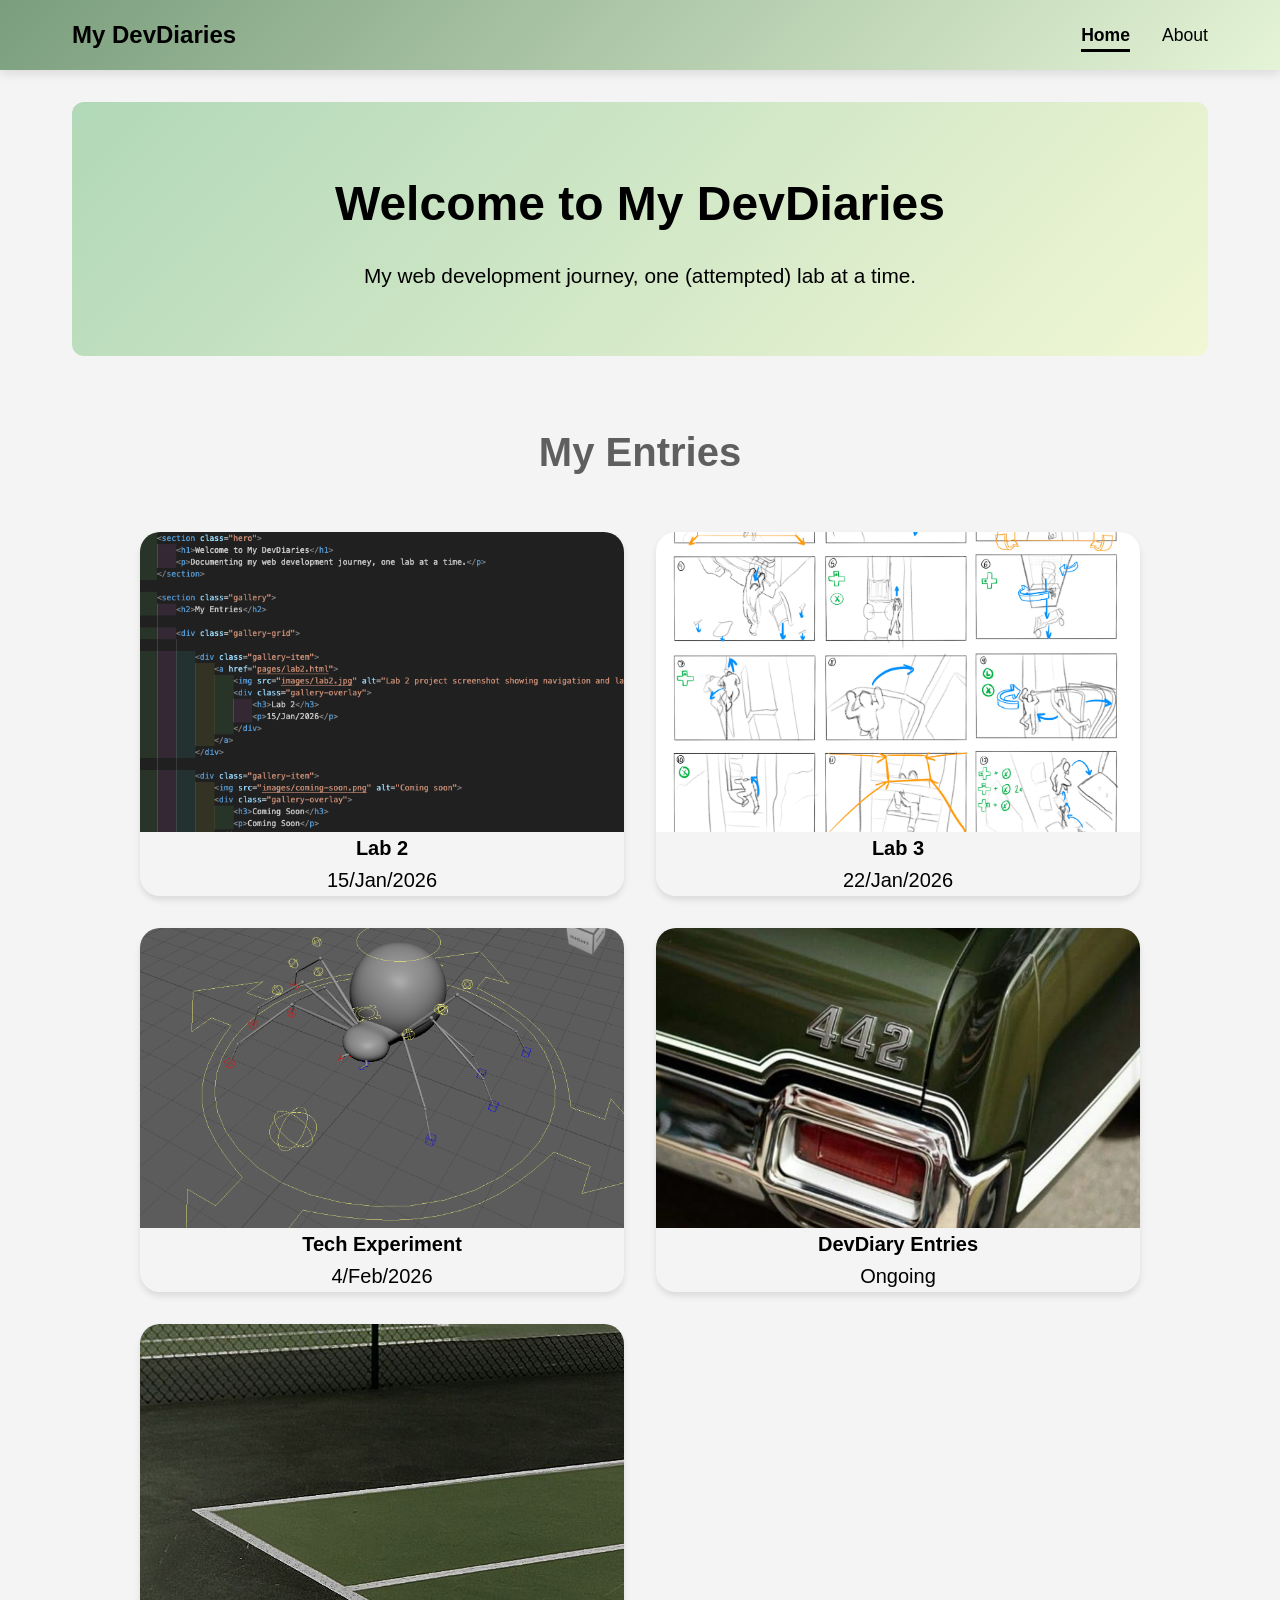
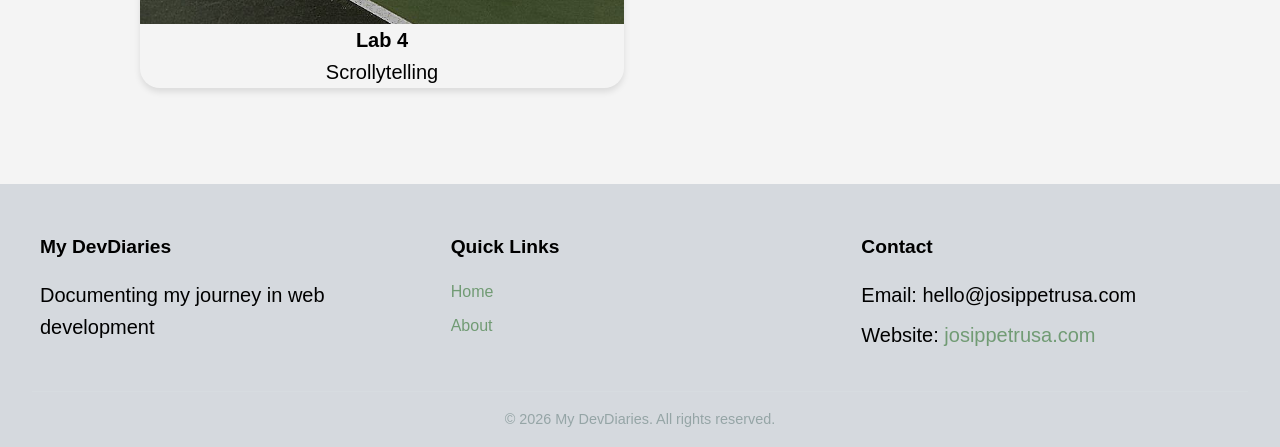
==== index.html @ 17fbe183 "updates updates" ====
<!DOCTYPE html>
<html lang="en">

<head>
    <meta charset="UTF-8">
    <meta name="viewport" content="width=device-width, initial-scale=1.0">
    <title>Jo's Website</title>
    <link rel="stylesheet" href="style.css">
    <link rel="preconnect" href="https://fonts.googleapis.com">
    <link rel="preconnect" href="https://fonts.gstatic.com" crossorigin>
    <link
        href="https://fonts.googleapis.com/css2?family=Alice&family=Roboto+Condensed:ital,wght@0,100..900;1,100..900&display=swap"
        rel="stylesheet">
    <script defer src="../js/include.js"></script>
</head>

<body>
    <div data-include="../components/header.html"></div>
    <main>
        <section class="hero">
            <h1>Welcome to My DevDiaries</h1>
            <p>My web development journey, one (attempted) lab at a time.</p>
        </section>

        <section class="gallery">
            <h2>My Entries</h2>

            <div class="gallery-grid">

                <div class="gallery-item">
                    <a href="pages/lab2.html">
                        <img src="images/lab-2.png" alt="Lab 2 project screenshot showing navigation and layout">
                        <div class="gallery-overlay">
                            <h3>Lab 2</h3>
                            <p>15/Jan/2026</p>
                        </div>
                    </a>
                </div>

                <div class="gallery-item">
                    <a href="pages/lab3.html">
                        <img src="images/uncharted_storyboard.jpg"
                            alt="Lab 3 project screenshot showing storyboard examples">
                        <div class="gallery-overlay">
                            <h3>Lab 3</h3>
                            <p>22/Jan/2026</p>
                        </div>
                    </a>
                </div>

                <div class="gallery-item">
                    <a href="pages/TechExpt.html">
                        <img src="images/MayaSpider.png" alt="Tech Experiment project screenshot showing Maya rig">
                        <div class="gallery-overlay">
                            <h3>Tech Experiment</h3>
                            <p>4/Feb/2026</p>
                        </div>
                    </a>
                </div>

                <div class="gallery-item">
                    <a href="pages/DevDiaries.html">
                        <img src="images/coming-soon-1.jpg" alt="DevDiaries">
                        <div class="gallery-overlay">
                            <h3>DevDiary Entries</h3>
                            <p>Ongoing</p>
                        </div>
                    </a>
                </div>

                <div class="gallery-item">
                    <a href="pages/lab4.html">
                        <img src="images/coming-soon-3.jpg" alt="Lab 4">
                        <div class="gallery-overlay">
                            <h3>Lab 4</h3>
                            <p>Scrollytelling</p>
                        </div>
                    </a>
                </div>


            </div>
        </section>

    </main>
    <div data-include="../components/footer.html"></div>
</body>

</html>
---- style.css ----
body {
  background-color: #ffffff;
}

h1 {
  color: rgb(0, 0, 0);
  font-size: 40px;
}

h2 {
  color: rgb(0, 0, 0);
  font-size: 30px;
}

h3 {
  color: rgb(0, 0, 0);
  font-size: 20px;
}

p {
  color: rgb(0, 0, 0);
  font-size: 20px;
}

img.responsive {
  max-width: 100%;
  height: auto;
  display: block;
  /* removes inline-gap */
  object-fit: cover;
  /* optional for cropping */
}

.alice-regular {
  font-family: "Alice", serif;
  font-weight: 400;
  font-style: normal;
}

body {
  font-family: 'Roboto Condensed', sans-serif;
}

/* Reset default styles */
* {
  margin: 0;
  padding: 0;
  box-sizing: border-box;
}

/* Header Styling */
header {
  background-color: #2c3e50;
  padding: 1rem 2rem;
  position: sticky;
  top: 0;
  z-index: 100;
}

nav {
  display: flex;
  justify-content: space-between;
  align-items: center;
  max-width: 1200px;
  margin: 0 auto;
  padding: 0 2rem;
}

/* Logo Styling */
.logo h1 {
  color: #000000;
  font-size: 1.5rem;
  font-weight: 600;
}

/* Navigation Links */
.nav-links {
  display: flex;
  list-style: none;
  gap: 2rem;
}

/* Shared container to align header/nav and other centered content */
.container {
  max-width: 1200px;
  margin: 0 auto;
  padding: 0 2rem;
  box-sizing: border-box;
}

.nav-links a {
  color: #000000;
  text-decoration: none;
  font-size: 1.1rem;
  padding-bottom: 0.25rem;
  border-bottom: 3px solid transparent;
  transition: all 0.3s ease;
}

/* Hover Effects for Navigation Links */
.nav-links a:hover {
  color: #ffffff;
  border-bottom: 3px solid #ffffff;
}

/* Active/Current Page Styling */
.nav-links a.active {
  color: #000000;
  border-bottom: 3px solid #000000;
  font-weight: 600;
}

/* Enhanced Header Styling */
header {
  background: linear-gradient(135deg, #7a9e7d 0%, #e5f4d6 100%);
  padding: 1rem 0;
  position: sticky;
  top: 0;
  z-index: 100;
  box-shadow: 0 4px 10px rgba(0, 0, 0, 0.1);
}

/* Improve spacing and readability */
.nav-links {
  display: flex;
  list-style: none;
  gap: 2rem;
}

/* On smaller screens, reduce gap */
@media (max-width: 768px) {
  .nav-links {
    gap: 1rem;
  }

  .nav-links a {
    font-size: 1rem;
  }

  .logo h1 {
    font-size: 1.2rem;
  }
}

/* Footer Styling */
footer {
  background-color: #d5d9de;
  color: #719b74;
  padding: 3rem 2rem 1rem;
  margin-top: 4rem;
  /* ensure footer sits above any fixed/sticky visuals */
  position: relative;
  z-index: 999;
}

.footer-content {
  display: flex;
  justify-content: space-around;
  max-width: 1200px;
  margin: 0 auto;
  gap: 2rem;
  flex-wrap: wrap;
}

.footer-section {
  flex: 1;
  min-width: 200px;
}

.footer-section h3 {
  color: #000000;
  margin-bottom: 1rem;
  font-size: 1.2rem;
}

.footer-section p {
  margin-bottom: 0.5rem;
  line-height: 1.6;
}

.footer-section ul {
  list-style: none;
}

.footer-section ul li {
  margin-bottom: 0.5rem;
}

.footer-section a {
  color: #719b74;
  text-decoration: none;
  transition: color 0.3s ease;
}

.footer-section a:hover {
  color: #ffffff;
}

.footer-bottom {
  text-align: center;
  margin-top: 2rem;
  padding-top: 1rem;
  border-top: 1px solid rgba(236, 240, 241, 0.1);
}

.footer-bottom p {
  font-size: 0.9rem;
  color: #95a5a6;
}

/* Main Content Styling */
main {
  max-width: 1200px;
  margin: 0 auto;
  padding: 2rem;
  min-height: calc(100vh - 400px);
}

/* Ensures content doesn't touch edges on small screens */
@media (max-width: 768px) {
  main {
    padding: 1.5rem 1rem;
  }
}

/* Responsive Footer */
@media (max-width: 768px) {
  .footer-content {
    flex-direction: column;
    text-align: center;
  }

  .footer-section {
    margin-bottom: 2rem;
  }

  footer {
    padding: 2rem 1rem 1rem;
  }
}

/* Body and HTML Setup */
html {
  scroll-behavior: smooth;
}

body {
  font-family: 'Roboto', sans-serif;
  line-height: 1.6;
  color: #333;
  background-color: #f4f4f4;
  min-height: 100vh;
  display: flex;
  flex-direction: column;
}

/* Make main content grow to push footer down */
main {
  flex: 1;
  max-width: 1200px;
  margin: 0 auto;
  padding: 2rem;
  width: 100%;
}

/* Gallery Section */
.gallery {
  margin-top: 4rem;
}

.gallery h2 {
  text-align: center;
  font-size: 2.5rem;
  margin-bottom: 3rem;
  color: #5f5f5f;
}

/* CSS Grid Layout - 2 Column Grid */
.gallery-grid {
  display: grid;
  grid-template-columns: repeat(2, 1fr);
  gap: 2rem;
  max-width: 1000px;
  margin: 0 auto;
}

/* Gallery Item Styling */
.gallery-item {
  position: relative;
  overflow: hidden;
  border-radius: 20px;
  box-shadow: 0 4px 6px rgba(0, 0, 0, 0.1);
  transition: transform 0.3s ease, box-shadow 0.3s ease;
  cursor: pointer;
  text-align: center;
}

.gallery-item:hover {
  transform: translateY(-5px);
  box-shadow: 0 8px 15px rgba(0, 0, 0, 0.2);
}

.gallery-item img {
  width: 100%;
  height: 300px;
  object-fit: cover;
  display: block;
}

.gallery-item a {
  text-decoration: none;
  color: inherit;
  display: block;
}

/* Responsive Gallery */
@media (max-width: 768px) {
  .gallery-grid {
    grid-template-columns: 1fr;
    gap: 1.5rem;
  }

  .gallery h2 {
    font-size: 2rem;
  }

  .gallery-item {
    text-align: center;
  }

  .gallery-item img {
    height: 250px;
  }
}

@media (min-width: 769px) and (max-width: 1024px) {
  .gallery-grid {
    gap: 1.5rem;
  }
}

/* Hero Section */
.hero {
  text-align: center;
  padding: 4rem 2rem;
  background: linear-gradient(135deg, #b1d8b8 0%, #f1f7d5 100%);
  color: white;
  border-radius: 12px;
  margin-bottom: 3rem;
}

.hero h1 {
  font-size: 3rem;
  margin-bottom: 1rem;
  color: rgb(0, 0, 0);
}

.hero p {
  font-size: 1.3rem;
  max-width: 600px;
  margin: 0 auto;
  color: #000000;
}

@media (max-width: 768px) {
  .hero h1 {
    font-size: 2rem;
  }

  .hero p {
    font-size: 1.1rem;
  }

  .hero {
    padding: 3rem 1.5rem;
  }
}

/* Lab Page Styling */
.lab-header {
  text-align: center;
  padding: 3rem 2rem 2rem;
  background: linear-gradient(135deg, #b1d8b8 0%, #f1f7d5 100%);
  color: rgb(255, 255, 255);
  border-radius: 12px;
  margin-bottom: 3rem;
}

.lab-header h1 {
  font-size: 2.5rem;
  margin-bottom: 0.5rem;
  color: rgb(0, 0, 0);
}

.lab-date {
  font-size: 1.1rem;
  color: #000000;
  font-style: italic;
}

.lab-content {
  max-width: 1200px;
  margin: 0 auto 4rem;
}

.learning-section {
  background-color: white;
  padding: 2rem;
  margin-bottom: 2rem;
  border-radius: 8px;
  box-shadow: 0 2px 8px rgba(0, 0, 0, 0.1);
}

.learning-section h3 {
  color: #719b74;
  margin-bottom: 1rem;
  font-size: 1.5rem;
}

.learning-section ul {
  margin-left: 2rem;
  line-height: 1.8;
}

.learning-section li {
  margin-bottom: 0.5rem;
}

/* Screenshot Gallery */
.lab-images {
  margin-bottom: 4rem;
}

.lab-images h2 {
  text-align: center;
  font-size: 2rem;
  margin-bottom: 2rem;
  color: #2c3e50;
}

.screenshot-grid {
  display: grid;
  grid-template-columns: repeat(auto-fit, minmax(300px, 1fr));
  gap: 2rem;
  max-width: 1200px;
  margin: 0 auto;
}

.screenshot-grid figure {
  margin: 0;
  background: white;
  border-radius: 8px;
  overflow: hidden;
  box-shadow: 0 4px 6px rgba(0, 0, 0, 0.1);
  transition: transform 0.3s ease, box-shadow 0.3s ease;
}

.screenshot-grid figure:hover {
  transform: translateY(-5px);
  box-shadow: 0 8px 15px rgba(0, 0, 0, 0.2);
}

.screenshot-grid img {
  width: 100%;
  height: 250px;
  object-fit: cover;
  display: block;
}

.screenshot-grid figcaption {
  padding: 1rem;
  text-align: center;
  font-style: italic;
  color: #555;
  background-color: #f8f9fa;
}

/* Reflection Section */
.lab-reflection {
  max-width: 1200px;
  margin: 20px auto;
  padding: 2rem;
  background-color: #e4e6e6;
  border-radius: 8px;
  border-left: 4px solid #578a62;
}

.lab-reflection h2 {
  color: #000000;
  margin-bottom: 1rem;
}

.lab-reflection p {
  line-height: 1.8;
  margin-bottom: 1rem;
  color: #615f5f;
}

.lab-reflection p:last-child {
  margin-bottom: 0;
}

/*Logo formatting*/
.logo a {
  text-decoration: none;
  color: inherit;
}

/* Breadcrumb Navigation */
.breadcrumb {
  max-width: 1200px;
  margin: 20px auto;
  padding: 0;
  text-align: left;
}

.breadcrumb a {
  display: inline-block;
  text-decoration: none;
  color: #828181;
  font-size: 0.9rem;
  padding-bottom: 0.1rem;
  border-bottom: 3px solid transparent;
  transition: all 0.3s ease;
}

.breadcrumb a:hover {
  color: #000000;
  border-bottom: 3px solid #000000;
}

/* Basic reset */
* {
  margin: 0;
  padding: 0;
  box-sizing: border-box;
}


body {
  font-family: Arial, sans-serif;
}


/* Main 2-column layout */
.scrolly-container {
  display: flex;
  min-height: 100vh;
}


/* Left side (visual stage) */
.visual-column {
  position: fixed;
  left: 0;
  top: 0;
  width: 50%;
  height: 100vh;
  background: white;
  padding: 24px;
}

/* Visual stack container */
.visual-stack {
  position: relative;
  width: 100%;
  height: 100%;
}

/* Each visual sits on top of each other */
.visual {
  position: absolute;
  inset: 0;
  opacity: 0;
  transition: opacity 0.7s ease;
  display: flex;
  align-items: center;
  justify-content: center;
}

/* The active one shows */
.visual.active {
  opacity: 1;
}

.visual img {
  max-width: 90%;
  max-height: 90%;
  object-fit: contain;
}

/* Right side (story) */
.text-column {
  margin-left: 50%;
  width: 50%;
  padding: 24px;
  background: #f3f3f3;
}

.story-step {
  min-height: 90vh;
  padding: 40px 0;
}


.story-step h2 {
  font-size: 32px;
  margin-bottom: 16px;
}


.story-step p {
  font-size: 18px;
  margin-bottom: 12px;
}


.spacer {
  height: 20vh;
}
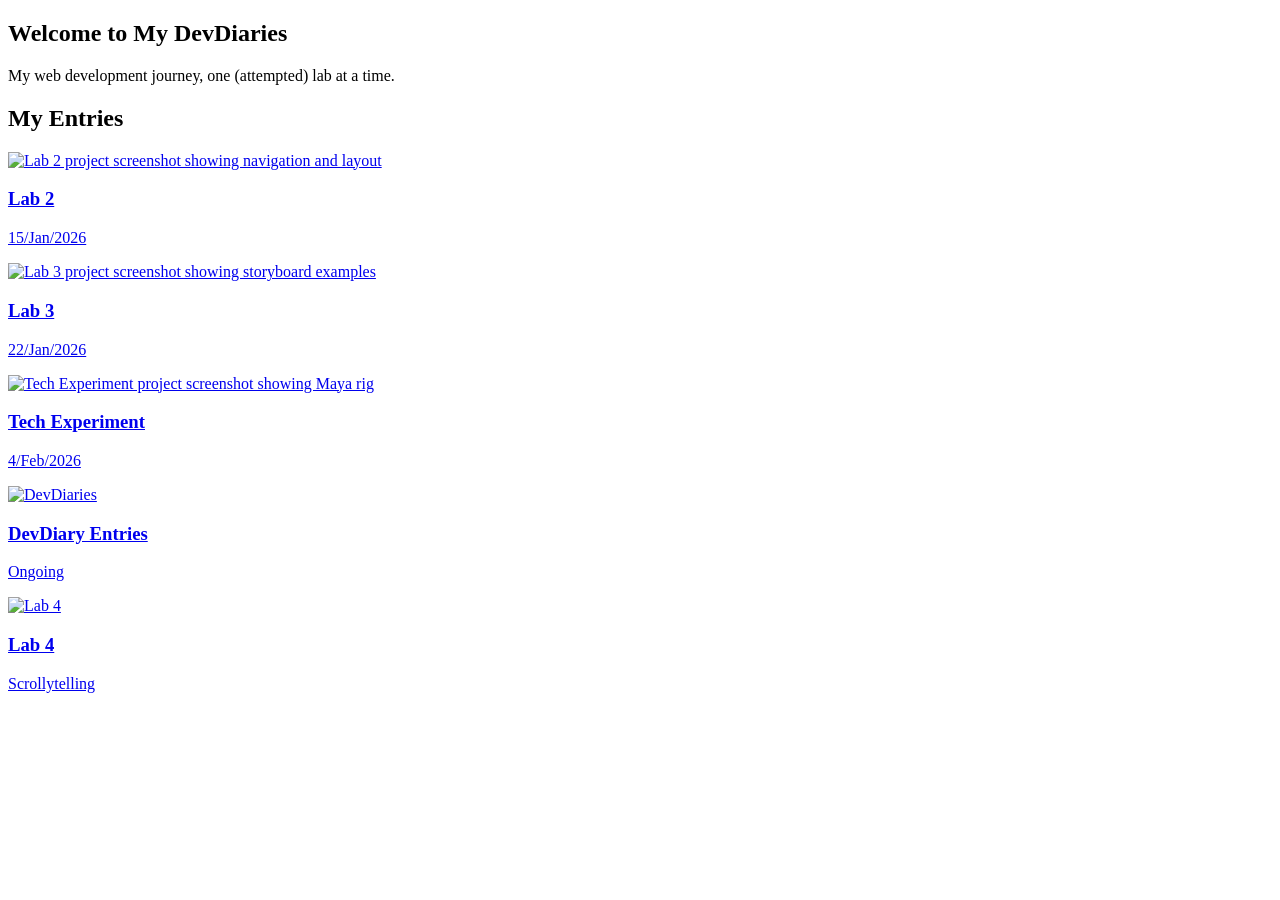
==== commit 2f4808a7: "fix fix" ====
--- a/index.html
+++ b/index.html
@@ -4,6 +4,7 @@
 <head>
     <meta charset="UTF-8">
     <meta name="viewport" content="width=device-width, initial-scale=1.0">
+    <base href="/my-first-website/">
     <title>Jo's Website</title>
     <link rel="stylesheet" href="style.css">
     <link rel="preconnect" href="https://fonts.googleapis.com">
@@ -11,11 +12,11 @@
     <link
         href="https://fonts.googleapis.com/css2?family=Alice&family=Roboto+Condensed:ital,wght@0,100..900;1,100..900&display=swap"
         rel="stylesheet">
-    <script defer src="../js/include.js"></script>
+    <script defer src="js/include.js"></script>
 </head>
 
 <body>
-    <div data-include="../components/header.html"></div>
+    <div data-include="components/header.html"></div>
     <main>
         <section class="hero">
             <h1>Welcome to My DevDiaries</h1>
@@ -83,7 +84,7 @@
         </section>
 
     </main>
-    <div data-include="../components/footer.html"></div>
+    <div data-include="components/footer.html"></div>
 </body>
 
 </html>
--- a/style.css
+++ b/style.css
@@ -79,6 +79,8 @@
   list-style: none;
   gap: 2rem;
 }
+
+
 
 /* Shared container to align header/nav and other centered content */
 .container {
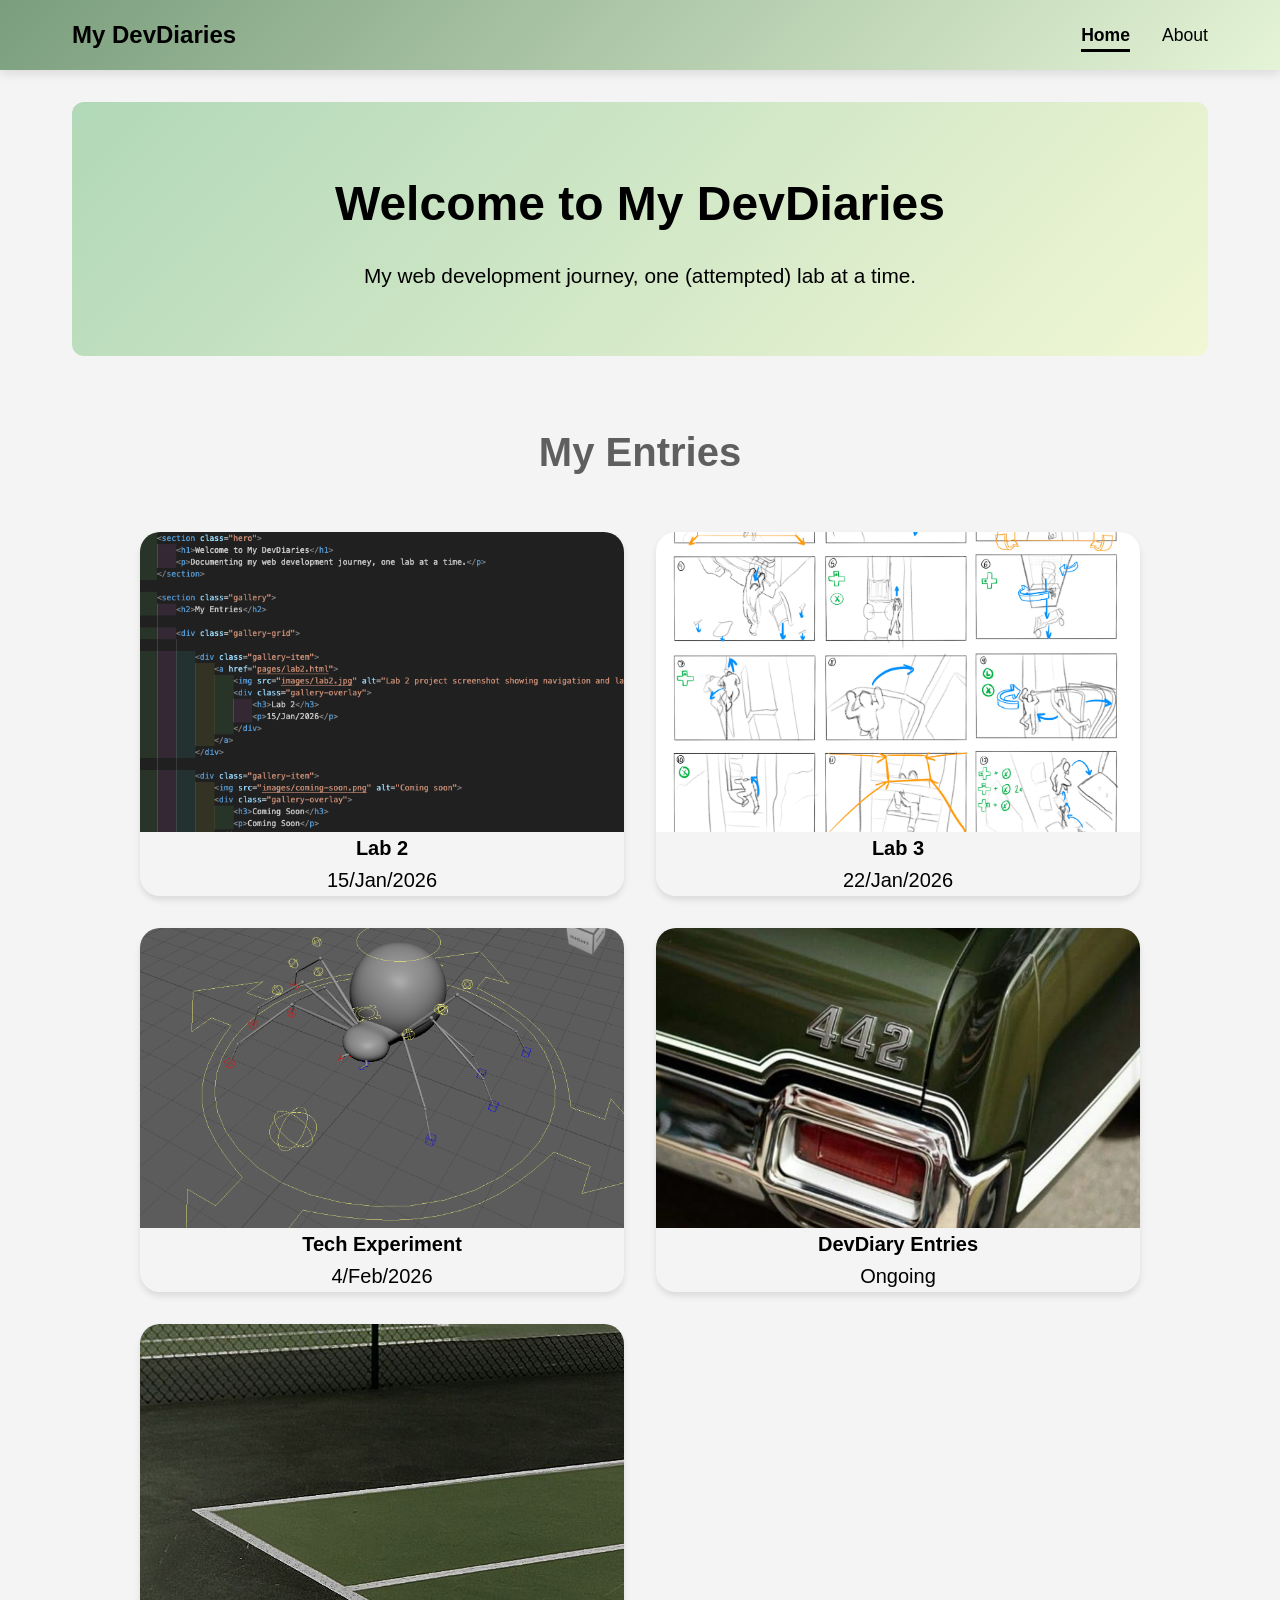
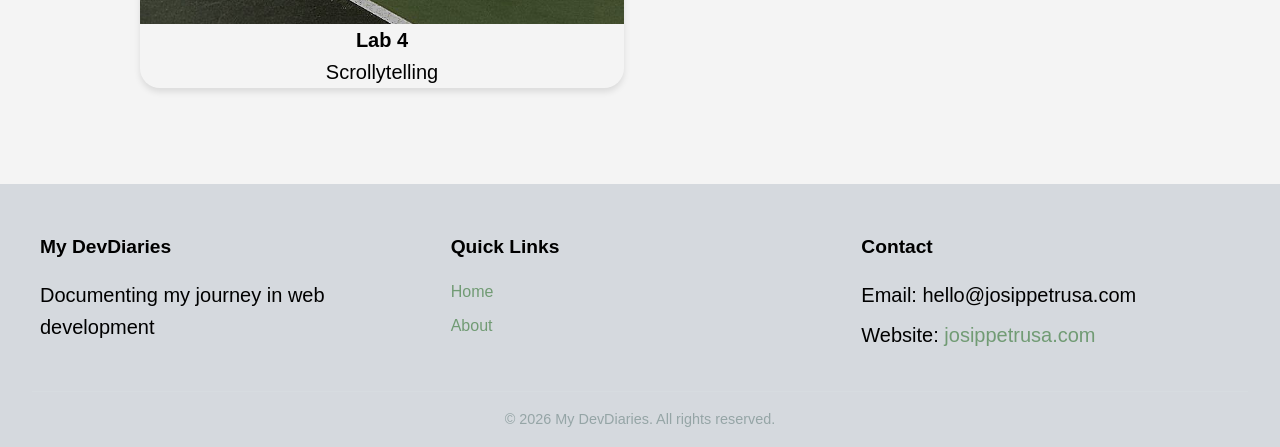
==== commit c7a7219b: "revert fix" ====
--- a/index.html
+++ b/index.html
@@ -4,7 +4,6 @@
 <head>
     <meta charset="UTF-8">
     <meta name="viewport" content="width=device-width, initial-scale=1.0">
-    <base href="/my-first-website/">
     <title>Jo's Website</title>
     <link rel="stylesheet" href="style.css">
     <link rel="preconnect" href="https://fonts.googleapis.com">
@@ -12,11 +11,11 @@
     <link
         href="https://fonts.googleapis.com/css2?family=Alice&family=Roboto+Condensed:ital,wght@0,100..900;1,100..900&display=swap"
         rel="stylesheet">
-    <script defer src="js/include.js"></script>
+    <script defer src="../js/include.js"></script>
 </head>
 
 <body>
-    <div data-include="components/header.html"></div>
+    <div data-include="../components/header.html"></div>
     <main>
         <section class="hero">
             <h1>Welcome to My DevDiaries</h1>
@@ -84,7 +83,7 @@
         </section>
 
     </main>
-    <div data-include="components/footer.html"></div>
+    <div data-include="../components/footer.html"></div>
 </body>
 
 </html>
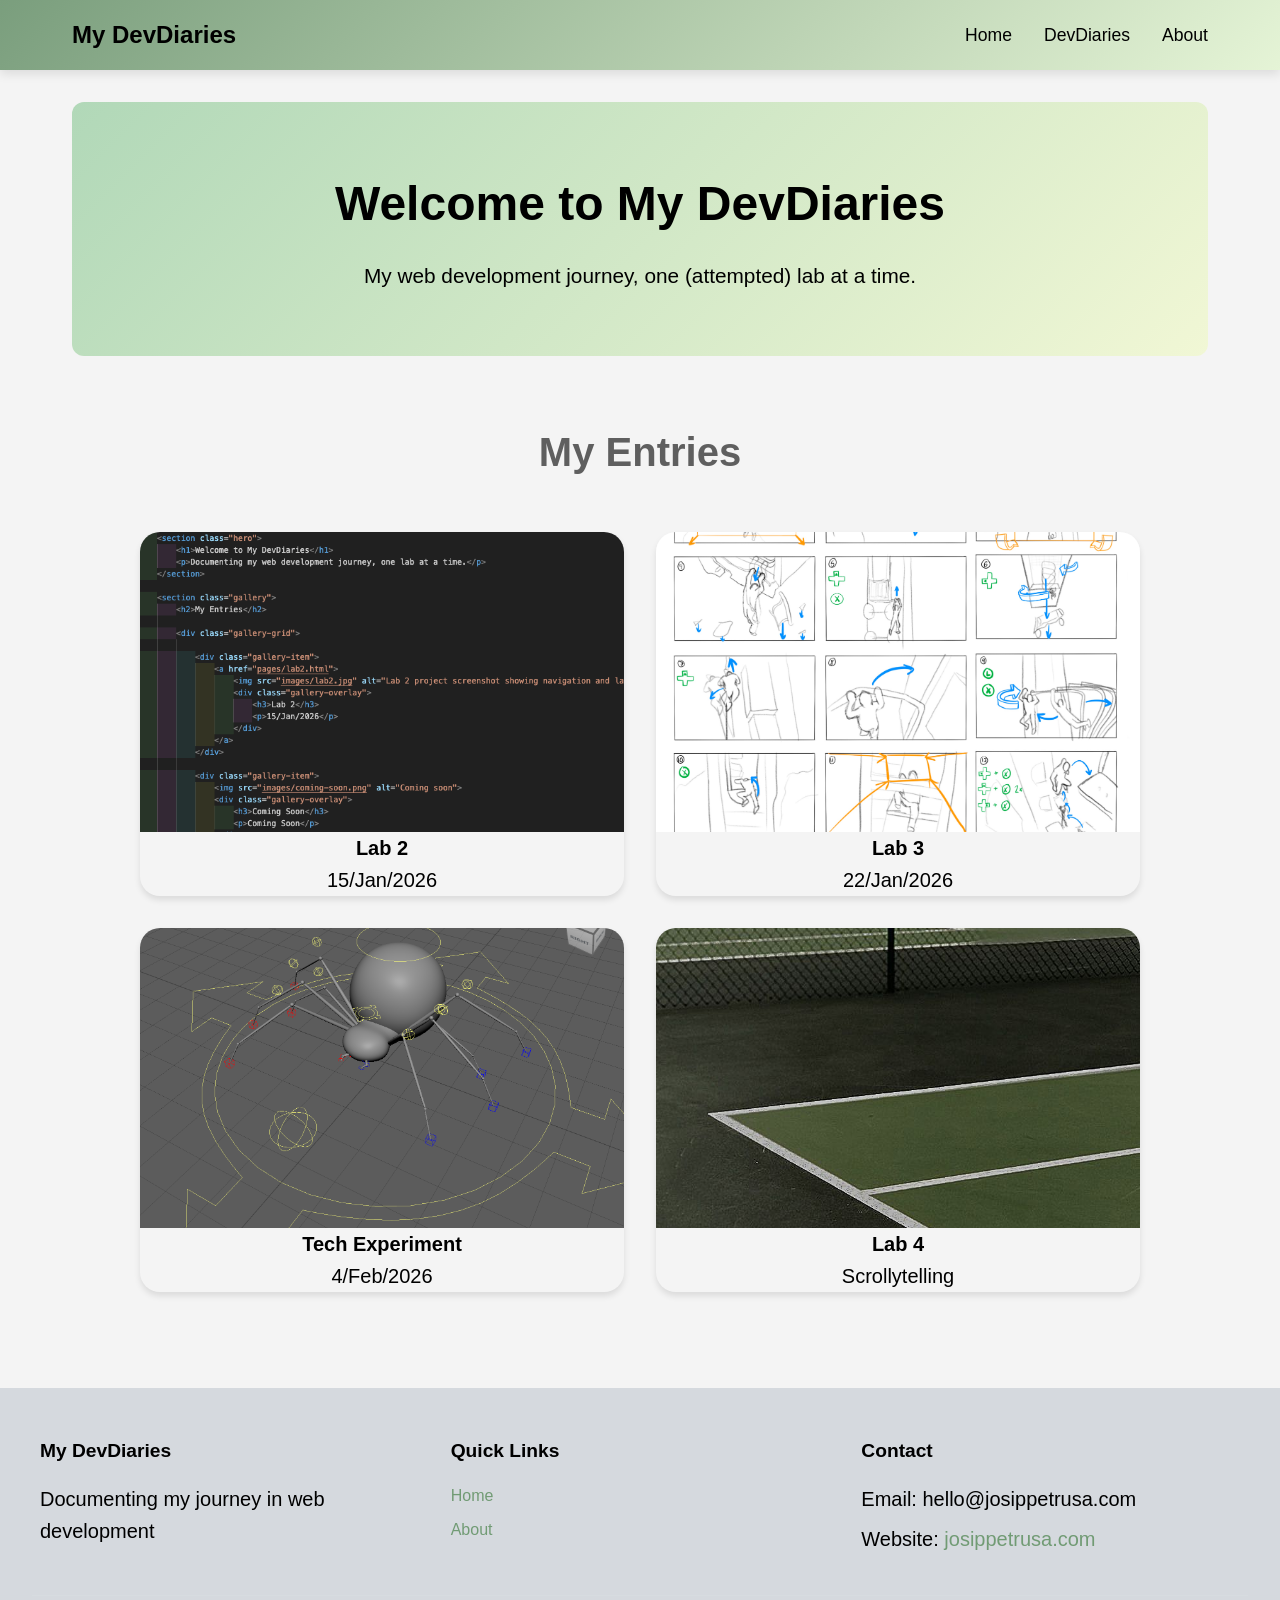
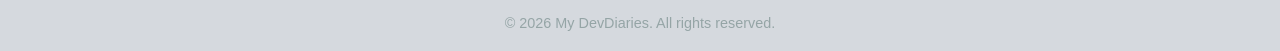
==== commit 1dd08769: "reorder reorder" ====
--- a/index.html
+++ b/index.html
@@ -11,11 +11,11 @@
     <link
         href="https://fonts.googleapis.com/css2?family=Alice&family=Roboto+Condensed:ital,wght@0,100..900;1,100..900&display=swap"
         rel="stylesheet">
-    <script defer src="../js/include.js"></script>
+    <script defer src="js/include.js"></script>
 </head>
 
 <body>
-    <div data-include="../components/header.html"></div>
+    <div data-include="components/header.html"></div>
     <main>
         <section class="hero">
             <h1>Welcome to My DevDiaries</h1>
@@ -59,16 +59,6 @@
                 </div>
 
                 <div class="gallery-item">
-                    <a href="pages/DevDiaries.html">
-                        <img src="images/coming-soon-1.jpg" alt="DevDiaries">
-                        <div class="gallery-overlay">
-                            <h3>DevDiary Entries</h3>
-                            <p>Ongoing</p>
-                        </div>
-                    </a>
-                </div>
-
-                <div class="gallery-item">
                     <a href="pages/lab4.html">
                         <img src="images/coming-soon-3.jpg" alt="Lab 4">
                         <div class="gallery-overlay">
@@ -83,7 +73,7 @@
         </section>
 
     </main>
-    <div data-include="../components/footer.html"></div>
+    <div data-include="components/footer.html"></div>
 </body>
 
 </html>
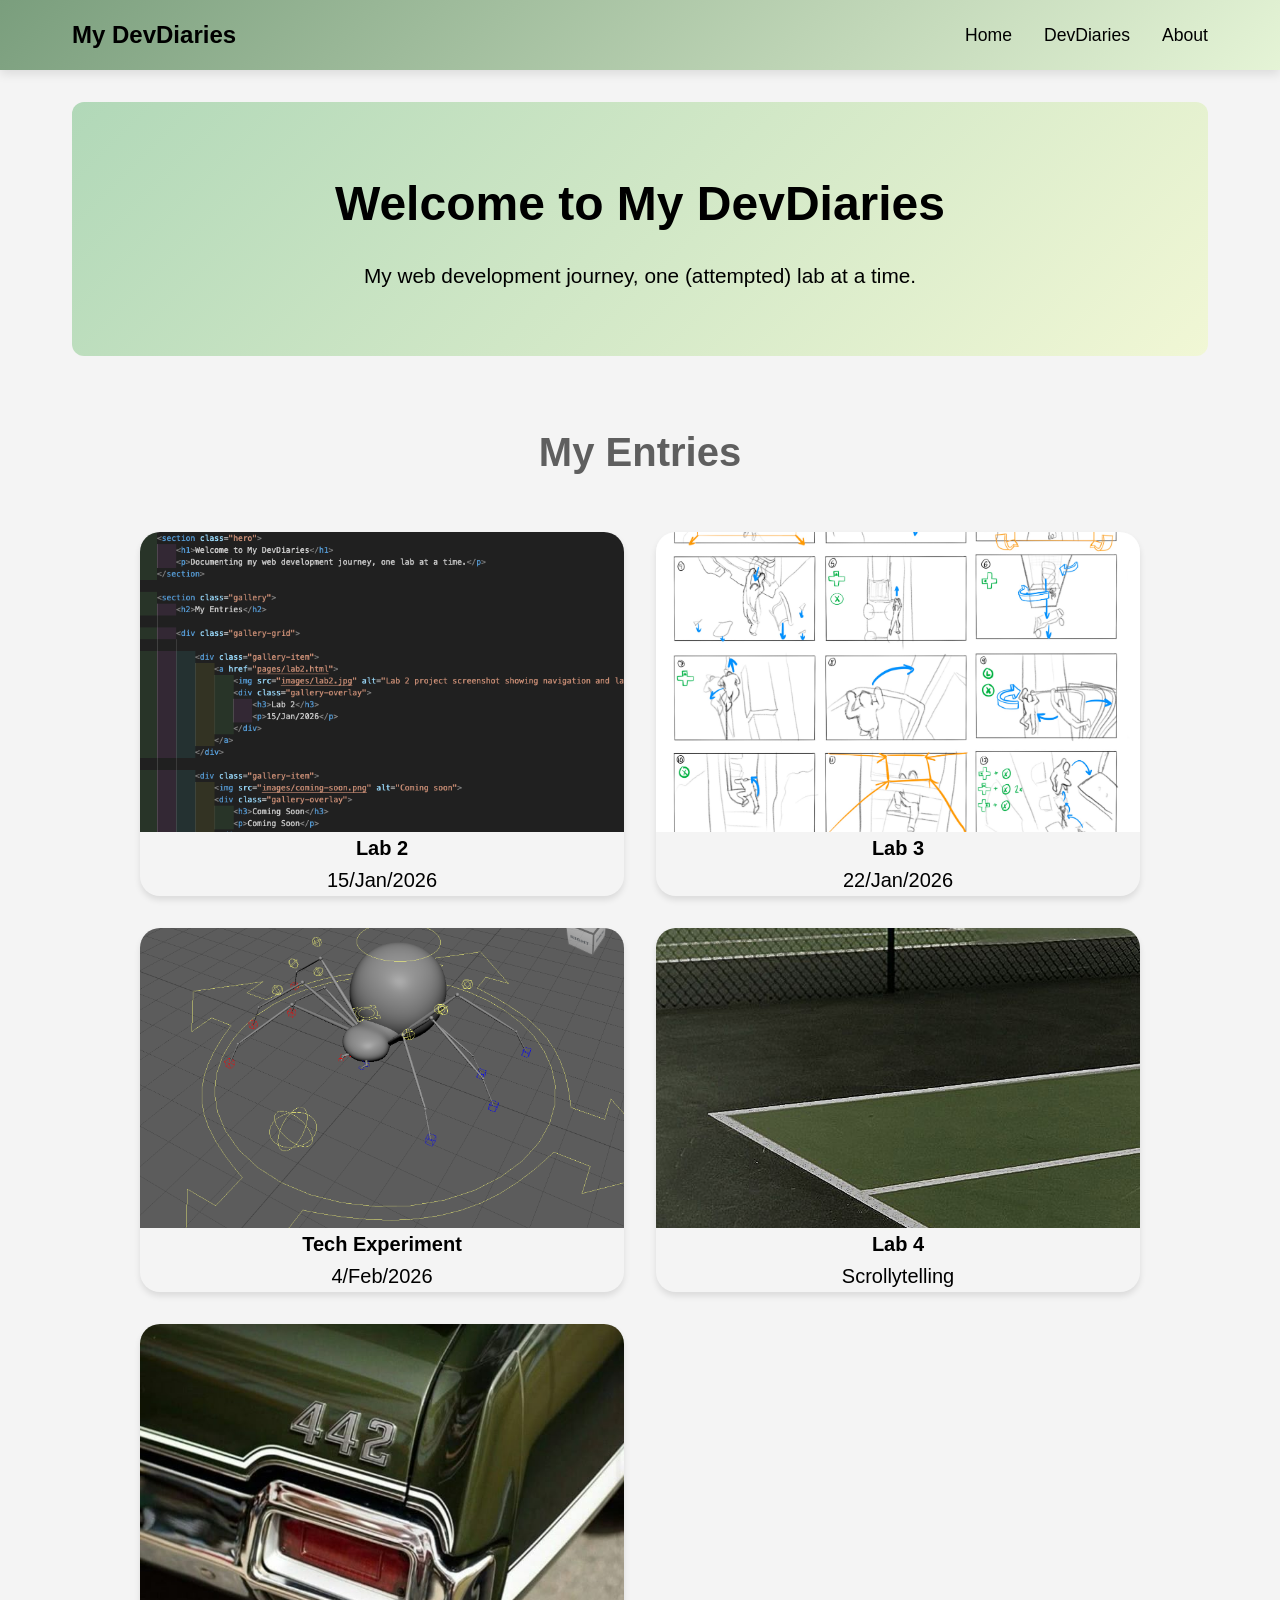
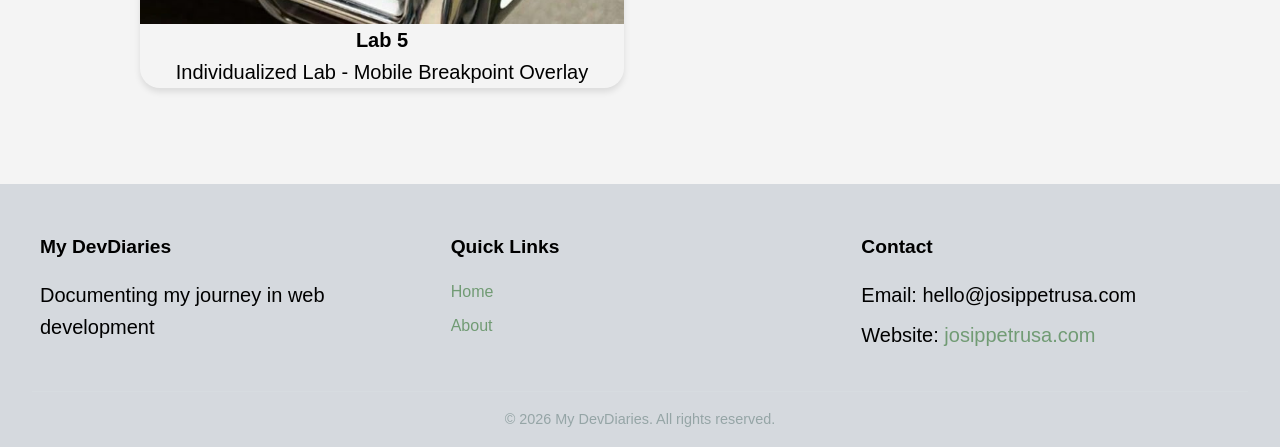
==== commit f7d809c7: "Lab 5 Lab 5" ====
--- a/index.html
+++ b/index.html
@@ -68,6 +68,16 @@
                     </a>
                 </div>
 
+                <div class="gallery-item">
+                    <a href="pages/lab5.html">
+                        <img src="images/coming-soon-1.jpg" alt="Lab 5">
+                        <div class="gallery-overlay">
+                            <h3>Lab 5</h3>
+                            <p>Individualized Lab - Mobile Breakpoint Overlay</p>
+                        </div>
+                    </a>
+                </div>
+
 
             </div>
         </section>
--- a/style.css
+++ b/style.css
@@ -619,4 +619,37 @@
 
 .spacer {
   height: 20vh;
+}
+
+#mobile-overlay {
+  position: fixed;
+  top: 0;
+  left: 0;
+  width: 100%;
+  height: 100%;
+  background: rgba(50, 50, 50, 0.6);
+  backdrop-filter: blur(10px);
+  -webkit-backdrop-filter: blur(10px);
+  display: none;
+  align-items: center;
+  justify-content: center;
+  z-index: 9999;
+}
+
+.overlay-message {
+  color: white;
+  font-size: 26px;
+  text-align: center;
+  font-family: sans-serif;
+  padding: 20px;
+}
+
+@media (max-width: 768px) {
+  #mobile-overlay {
+    display: flex;
+  }
+
+  body {
+    overflow: hidden;
+  }
 }
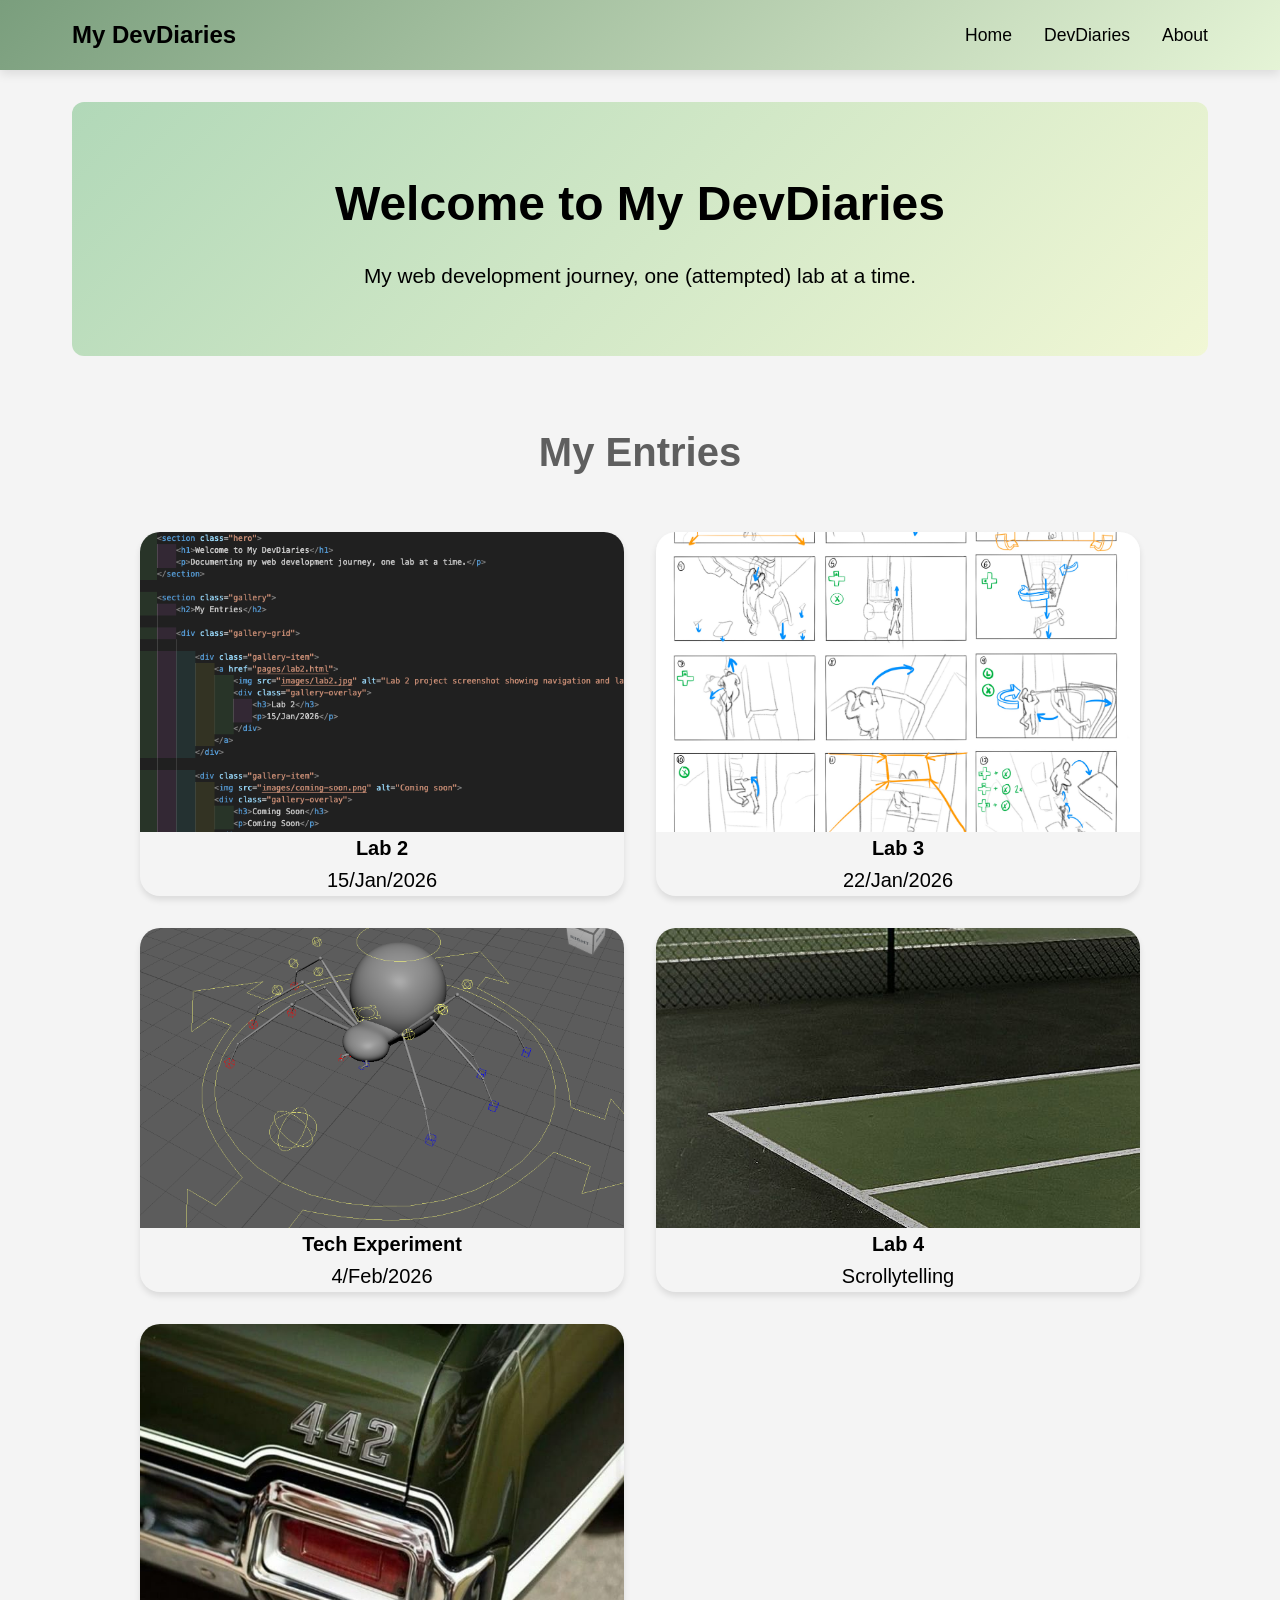
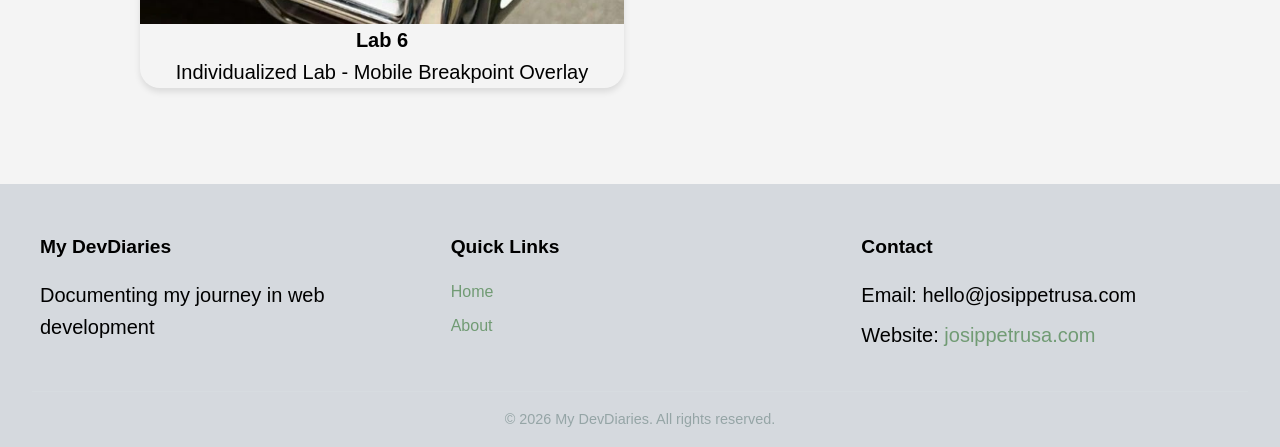
==== commit fd4ecfd0: "L6 6" ====
--- a/index.html
+++ b/index.html
@@ -69,10 +69,10 @@
                 </div>
 
                 <div class="gallery-item">
-                    <a href="pages/lab5.html">
-                        <img src="images/coming-soon-1.jpg" alt="Lab 5">
+                    <a href="pages/lab6.html">
+                        <img src="images/coming-soon-1.jpg" alt="Lab 6">
                         <div class="gallery-overlay">
-                            <h3>Lab 5</h3>
+                            <h3>Lab 6</h3>
                             <p>Individualized Lab - Mobile Breakpoint Overlay</p>
                         </div>
                     </a>
